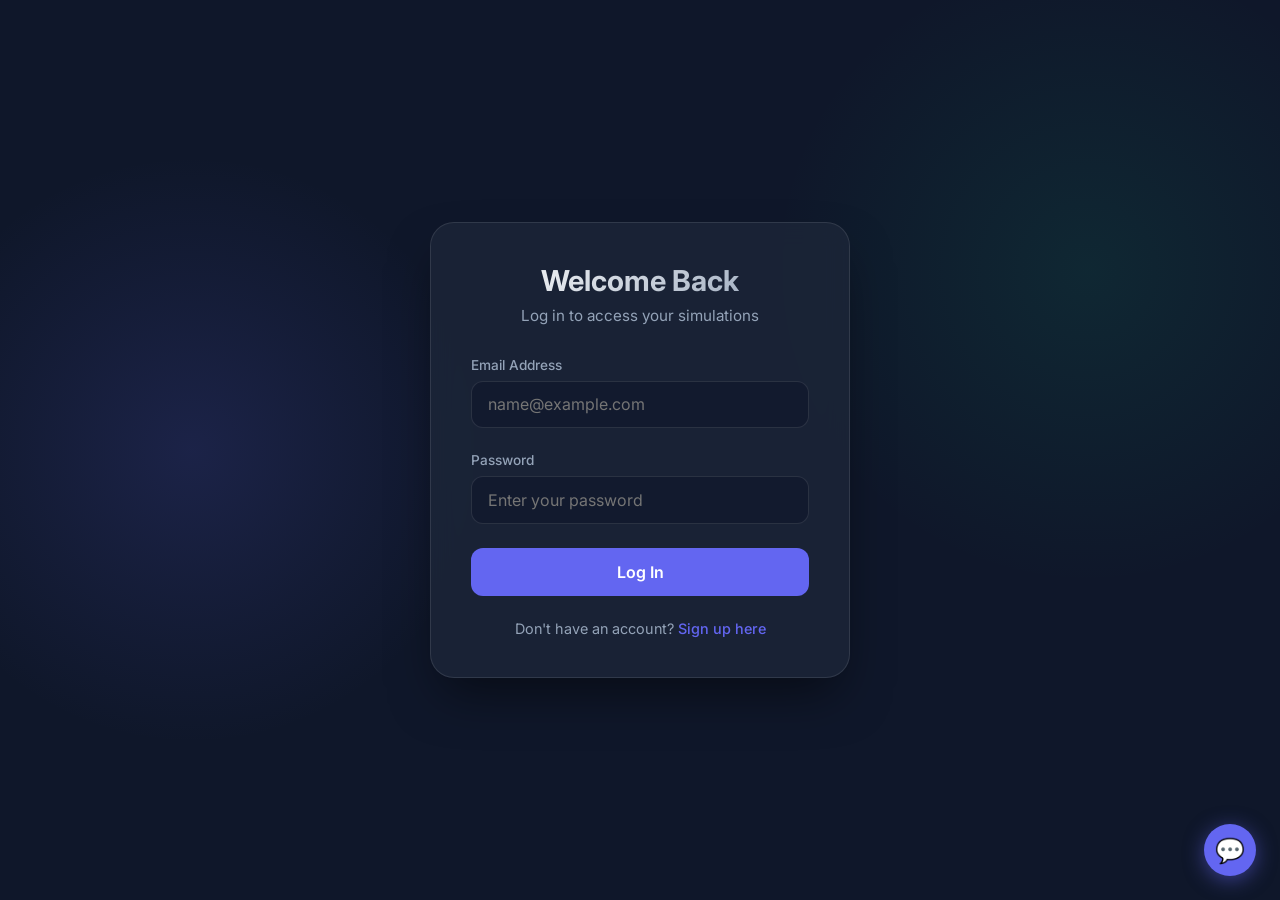
==== frontend/login.html @ 254f7b00 "Initial commit" ====
<!DOCTYPE html>
<html lang="en">

<head>
    <meta charset="UTF-8">
    <meta name="viewport" content="width=device-width, initial-scale=1.0">
    <title>Login - Fluid Simulation</title>
    <link rel="stylesheet" href="css/style.css">
</head>

<body>
    <div class="auth-container">
        <div class="auth-header">
            <h1>Welcome Back</h1>
            <p>Log in to access your simulations</p>
        </div>

        <div id="alert-box" class="alert"></div>

        <form id="login-form">
            <div class="input-group">
                <label for="email">Email Address</label>
                <input type="email" id="email" placeholder="name@example.com" required>
            </div>

            <div class="input-group">
                <label for="password">Password</label>
                <input type="password" id="password" placeholder="Enter your password" required>
            </div>

            <button type="submit" class="btn" id="submit-btn">
                <span>Log In</span>
            </button>
        </form>

        <div class="auth-footer">
            Don't have an account? <a href="register.html">Sign up here</a>
        </div>
    </div>

    <script src="js/auth.js"></script>
    <script src="js/chatbot.js"></script>
</body>

</html>
---- frontend/css/style.css ----
@import url('https://fonts.googleapis.com/css2?family=Inter:wght@300;400;500;600;700&display=swap');

:root {
    --primary: #6366f1;
    --primary-hover: #4f46e5;
    --bg-dark: #0f172a;
    --card-bg: rgba(30, 41, 59, 0.7);
    --text-main: #f8fafc;
    --text-muted: #94a3b8;
    --input-bg: rgba(15, 23, 42, 0.6);
    --border: rgba(255, 255, 255, 0.1);
    --error: #ef4444;
    --success: #10b981;
}

* {
    margin: 0;
    padding: 0;
    box-sizing: border-box;
    font-family: 'Inter', sans-serif;
}

body {
    background-color: var(--bg-dark);
    background-image: 
        radial-gradient(circle at 15% 50%, rgba(99, 102, 241, 0.15), transparent 25%),
        radial-gradient(circle at 85% 30%, rgba(16, 185, 129, 0.1), transparent 25%);
    min-height: 100vh;
    display: flex;
    justify-content: center;
    align-items: center;
    color: var(--text-main);
}

.auth-container {
    width: 100%;
    max-width: 420px;
    padding: 2.5rem;
    background: var(--card-bg);
    backdrop-filter: blur(12px);
    -webkit-backdrop-filter: blur(12px);
    border: 1px solid var(--border);
    border-radius: 1.5rem;
    box-shadow: 0 25px 50px -12px rgba(0, 0, 0, 0.5);
    transform: translateY(0);
    transition: transform 0.3s ease, box-shadow 0.3s ease;
    animation: fadeIn 0.6s ease-out forwards;
}

.auth-container:hover {
    transform: translateY(-5px);
    box-shadow: 0 30px 60px -12px rgba(0, 0, 0, 0.6);
}

@keyframes fadeIn {
    from {
        opacity: 0;
        transform: translateY(20px);
    }
    to {
        opacity: 1;
        transform: translateY(0);
    }
}

.auth-header {
    text-align: center;
    margin-bottom: 2rem;
}

.auth-header h1 {
    font-size: 1.8rem;
    font-weight: 700;
    margin-bottom: 0.5rem;
    background: linear-gradient(135deg, #fff, #94a3b8);
    -webkit-background-clip: text;
    -webkit-text-fill-color: transparent;
}

.auth-header p {
    color: var(--text-muted);
    font-size: 0.95rem;
}

.input-group {
    margin-bottom: 1.5rem;
    position: relative;
}

.input-group label {
    display: block;
    margin-bottom: 0.5rem;
    font-size: 0.85rem;
    font-weight: 500;
    color: var(--text-muted);
}

.input-group input {
    width: 100%;
    padding: 0.8rem 1rem;
    background: var(--input-bg);
    border: 1px solid var(--border);
    border-radius: 0.75rem;
    color: var(--text-main);
    font-size: 1rem;
    outline: none;
    transition: all 0.3s ease;
}

.input-group input:focus {
    border-color: var(--primary);
    box-shadow: 0 0 0 3px rgba(99, 102, 241, 0.2);
}

.btn {
    width: 100%;
    padding: 0.9rem;
    background: var(--primary);
    color: white;
    border: none;
    border-radius: 0.75rem;
    font-size: 1rem;
    font-weight: 600;
    cursor: pointer;
    transition: all 0.3s ease;
    display: flex;
    justify-content: center;
    align-items: center;
    gap: 0.5rem;
}

.btn:hover:not(:disabled) {
    background: var(--primary-hover);
    transform: translateY(-2px);
    box-shadow: 0 10px 15px -3px rgba(99, 102, 241, 0.4);
}

.btn:active:not(:disabled) {
    transform: translateY(0);
}

.auth-footer {
    margin-top: 1.5rem;
    text-align: center;
    font-size: 0.9rem;
    color: var(--text-muted);
}

.auth-footer a {
    color: var(--primary);
    text-decoration: none;
    font-weight: 500;
    transition: color 0.3s ease;
}

.auth-footer a:hover {
    color: #818cf8;
    text-decoration: underline;
}

.alert {
    padding: 0.8rem;
    border-radius: 0.5rem;
    margin-bottom: 1.5rem;
    font-size: 0.9rem;
    display: none;
}

.alert.error {
    display: block;
    background: rgba(239, 68, 68, 0.1);
    border: 1px solid rgba(239, 68, 68, 0.2);
    color: #fca5a5;
    animation: fadeShake 0.4s ease-out forwards;
}

.alert.success {
    display: block;
    background: rgba(16, 185, 129, 0.1);
    border: 1px solid rgba(16, 185, 129, 0.2);
    color: #6ee7b7;
}

@keyframes fadeShake {
    0% { transform: translateX(0); opacity: 0; }
    25% { transform: translateX(-5px); }
    50% { transform: translateX(5px); opacity: 1; }
    75% { transform: translateX(-5px); }
    100% { transform: translateX(0); opacity: 1; }
}

/* Chatbot Widget */
#chat-toggle {
    position: fixed; bottom: 24px; right: 24px;
    width: 52px; height: 52px; border-radius: 50%;
    background: var(--primary); color: #fff;
    font-size: 24px; display: flex; align-items: center;
    justify-content: center; cursor: pointer;
    box-shadow: 0 4px 20px rgba(99,102,241,0.5); z-index: 9999;
}
#chat-window {
    display: none; flex-direction: column;
    position: fixed; bottom: 88px; right: 24px;
    width: 320px; height: 420px;
    background: #1e293b; border-radius: 12px;
    box-shadow: 0 8px 32px rgba(0,0,0,0.4);
    z-index: 9999; overflow: hidden;
}
#chat-header {
    background: var(--primary); color: #fff;
    padding: 12px 16px; display: flex;
    justify-content: space-between; align-items: center;
    font-weight: 600;
}
#chat-header button {
    background: none; border: none; color: #fff;
    font-size: 16px; cursor: pointer;
}
#chat-messages {
    flex: 1; overflow-y: auto; padding: 12px;
    display: flex; flex-direction: column; gap: 8px;
}
.chat-msg {
    max-width: 85%; padding: 8px 12px;
    border-radius: 10px; font-size: 13px; line-height: 1.5;
}
.chat-msg.user {
    background: var(--primary); color: #fff;
    align-self: flex-end; border-bottom-right-radius: 2px;
}
.chat-msg.bot {
    background: rgba(255,255,255,0.08); color: #e2e8f0;
    align-self: flex-start; border-bottom-left-radius: 2px;
}
#chat-input-area {
    display: flex; padding: 10px; gap: 8px;
    border-top: 1px solid rgba(255,255,255,0.08);
}
#chat-input {
    flex: 1; background: rgba(15,23,42,0.6); border: 1px solid rgba(255,255,255,0.1);
    border-radius: 8px; padding: 8px 12px; color: #f8fafc; font-size: 13px;
}
#chat-input-area button {
    background: var(--primary); color: #fff; border: none;
    border-radius: 8px; padding: 8px 14px; cursor: pointer; font-size: 13px;
}
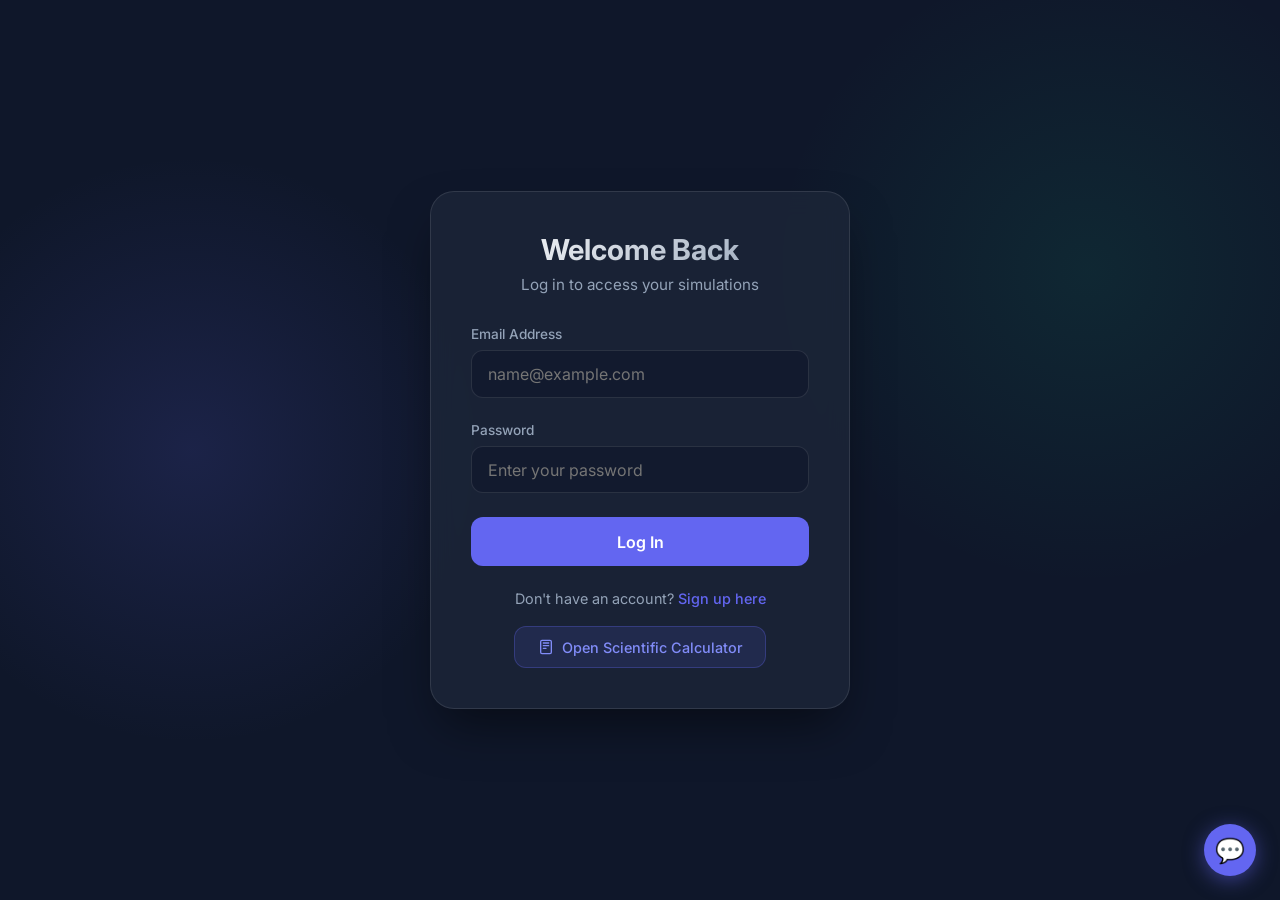
==== commit 0183d77d: "feat: add scientific calculator page and link from login" ====
--- a/frontend/login.html
+++ b/frontend/login.html
@@ -36,6 +36,17 @@
         <div class="auth-footer">
             Don't have an account? <a href="register.html">Sign up here</a>
         </div>
+
+        <div style="margin-top: 1.2rem; text-align: center;">
+            <a href="calculator.html" style="display: inline-flex; align-items: center; gap: 8px; padding: 0.7rem 1.4rem; background: rgba(99,102,241,0.12); border: 1px solid rgba(99,102,241,0.3); border-radius: 0.75rem; color: #818cf8; font-size: 0.9rem; font-weight: 500; text-decoration: none; transition: all 0.3s ease;"
+               onmouseover="this.style.background='rgba(99,102,241,0.22)'; this.style.transform='translateY(-2px)'"
+               onmouseout="this.style.background='rgba(99,102,241,0.12)'; this.style.transform='translateY(0)'">
+                <svg width="16" height="16" viewBox="0 0 24 24" fill="none" stroke="currentColor" stroke-width="2" stroke-linecap="round" stroke-linejoin="round">
+                    <rect x="4" y="2" width="16" height="20" rx="2"/><line x1="8" y1="6" x2="16" y2="6"/><line x1="8" y1="10" x2="16" y2="10"/><line x1="8" y1="14" x2="12" y2="14"/>
+                </svg>
+                Open Scientific Calculator
+            </a>
+        </div>
     </div>
 
     <script src="js/auth.js"></script>
